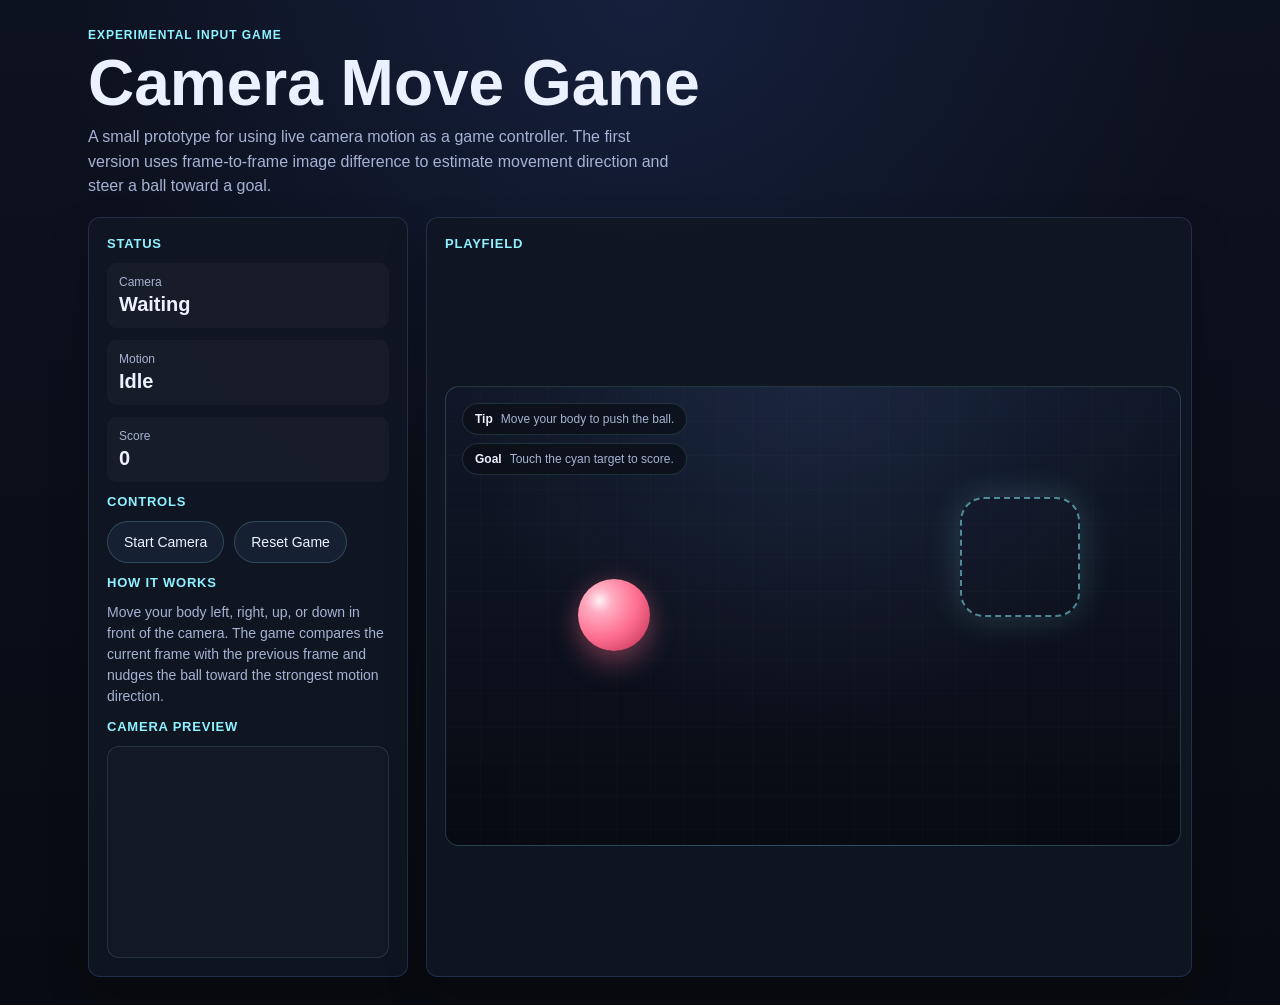
==== index.html @ bcd9b719 "Create camera move game prototype" ====
<!DOCTYPE html>
<html lang="en">
<head>
    <meta charset="UTF-8">
    <meta name="viewport" content="width=device-width, initial-scale=1.0">
    <title>Camera Move Game</title>
    <style>
        * {
            box-sizing: border-box;
            margin: 0;
            padding: 0;
        }

        :root {
            color-scheme: dark;
            --bg: #090b12;
            --panel: rgba(17, 22, 35, 0.92);
            --panel-border: rgba(130, 161, 255, 0.18);
            --text: #ecf1ff;
            --muted: #a6b2d3;
            --accent: #79a8ff;
            --accent-strong: #8ef2ff;
            --ball: #ff6f91;
            --goal: #8ef2ff;
        }

        body {
            min-height: 100vh;
            background:
                radial-gradient(circle at top, rgba(60, 96, 188, 0.18), transparent 36rem),
                linear-gradient(180deg, #0d1220 0%, var(--bg) 100%);
            color: var(--text);
            font-family: Arial, Helvetica, sans-serif;
        }

        main {
            width: min(1160px, 100%);
            margin: 0 auto;
            padding: 28px;
            display: grid;
            gap: 18px;
        }

        .header {
            display: grid;
            gap: 10px;
        }

        .eyebrow {
            color: var(--accent-strong);
            font-size: 12px;
            font-weight: 700;
            letter-spacing: 0.08em;
            text-transform: uppercase;
        }

        h1 {
            font-size: clamp(34px, 6vw, 64px);
            line-height: 0.98;
        }

        .subtitle {
            max-width: 66ch;
            color: var(--muted);
            font-size: 16px;
            line-height: 1.55;
        }

        .layout {
            display: grid;
            grid-template-columns: minmax(260px, 320px) minmax(0, 1fr);
            gap: 18px;
        }

        .panel {
            background: var(--panel);
            border: 1px solid var(--panel-border);
            border-radius: 12px;
            padding: 18px;
            box-shadow: 0 18px 40px rgba(0, 0, 0, 0.22);
        }

        .panel h2 {
            font-size: 13px;
            letter-spacing: 0.06em;
            text-transform: uppercase;
            color: var(--accent-strong);
            margin-bottom: 12px;
        }

        .stack {
            display: grid;
            gap: 12px;
        }

        .stat {
            display: grid;
            gap: 4px;
            padding: 12px;
            border-radius: 10px;
            background: rgba(255, 255, 255, 0.03);
        }

        .stat-label {
            color: var(--muted);
            font-size: 12px;
        }

        .stat-value {
            font-size: 20px;
            font-weight: 700;
        }

        .controls {
            display: flex;
            gap: 10px;
            flex-wrap: wrap;
        }

        button {
            min-height: 42px;
            padding: 0 16px;
            border: 1px solid rgba(142, 242, 255, 0.2);
            border-radius: 999px;
            background: rgba(121, 168, 255, 0.08);
            color: var(--text);
            cursor: pointer;
            font-size: 14px;
        }

        button:hover,
        button:focus-visible {
            background: rgba(121, 168, 255, 0.16);
            outline: 1px solid rgba(142, 242, 255, 0.38);
        }

        .game-panel {
            display: grid;
            gap: 12px;
        }

        .game-shell {
            position: relative;
            aspect-ratio: 16 / 10;
            min-height: 460px;
            overflow: hidden;
            border-radius: 14px;
            border: 1px solid rgba(142, 242, 255, 0.18);
            background:
                radial-gradient(circle at top, rgba(121, 168, 255, 0.1), transparent 22rem),
                linear-gradient(180deg, rgba(18, 25, 42, 0.96), rgba(8, 11, 18, 0.98));
        }

        .game-grid {
            position: absolute;
            inset: 0;
            background-image:
                linear-gradient(rgba(255, 255, 255, 0.05) 1px, transparent 1px),
                linear-gradient(90deg, rgba(255, 255, 255, 0.05) 1px, transparent 1px);
            background-size: 34px 34px;
            opacity: 0.28;
            pointer-events: none;
        }

        .camera-hud {
            position: absolute;
            top: 16px;
            left: 16px;
            display: grid;
            gap: 8px;
            z-index: 2;
        }

        .hud-chip {
            display: inline-flex;
            align-items: center;
            gap: 8px;
            width: fit-content;
            padding: 8px 12px;
            border-radius: 999px;
            background: rgba(10, 14, 22, 0.72);
            border: 1px solid rgba(142, 242, 255, 0.14);
            color: var(--muted);
            font-size: 12px;
        }

        .hud-chip strong {
            color: var(--text);
        }

        .playfield {
            position: absolute;
            inset: 0;
            overflow: hidden;
        }

        .goal {
            position: absolute;
            width: 120px;
            height: 120px;
            border: 2px dashed rgba(142, 242, 255, 0.52);
            border-radius: 24px;
            box-shadow: 0 0 34px rgba(142, 242, 255, 0.18);
        }

        .ball {
            position: absolute;
            width: 72px;
            height: 72px;
            border-radius: 999px;
            background:
                radial-gradient(circle at 30% 30%, #fff1f6 0%, #ffadc1 18%, #ff6f91 52%, #b62b4f 100%);
            box-shadow:
                0 14px 28px rgba(255, 111, 145, 0.3),
                0 0 24px rgba(255, 111, 145, 0.18);
            transform: translate3d(0, 0, 0);
            transition: transform 90ms linear;
        }

        .instruction {
            color: var(--muted);
            font-size: 14px;
            line-height: 1.5;
        }

        .camera-preview {
            width: 100%;
            aspect-ratio: 4 / 3;
            border-radius: 12px;
            border: 1px solid rgba(142, 242, 255, 0.12);
            overflow: hidden;
            background: rgba(255, 255, 255, 0.02);
        }

        video {
            width: 100%;
            height: 100%;
            object-fit: cover;
            transform: scaleX(-1);
            opacity: 0.76;
        }

        @media (max-width: 900px) {
            .layout {
                grid-template-columns: 1fr;
            }

            .game-shell {
                min-height: 360px;
            }
        }
    </style>
</head>
<body>
    <main>
        <header class="header">
            <p class="eyebrow">Experimental Input Game</p>
            <h1>Camera Move Game</h1>
            <p class="subtitle">
                A small prototype for using live camera motion as a game controller.
                The first version uses frame-to-frame image difference to estimate
                movement direction and steer a ball toward a goal.
            </p>
        </header>

        <section class="layout">
            <aside class="panel stack">
                <div>
                    <h2>Status</h2>
                    <div class="stack">
                        <div class="stat">
                            <span class="stat-label">Camera</span>
                            <strong class="stat-value" id="cameraStatus">Waiting</strong>
                        </div>
                        <div class="stat">
                            <span class="stat-label">Motion</span>
                            <strong class="stat-value" id="motionStatus">Idle</strong>
                        </div>
                        <div class="stat">
                            <span class="stat-label">Score</span>
                            <strong class="stat-value" id="scoreValue">0</strong>
                        </div>
                    </div>
                </div>

                <div>
                    <h2>Controls</h2>
                    <div class="controls">
                        <button id="startButton" type="button">Start Camera</button>
                        <button id="resetButton" type="button">Reset Game</button>
                    </div>
                </div>

                <div>
                    <h2>How It Works</h2>
                    <p class="instruction">
                        Move your body left, right, up, or down in front of the camera.
                        The game compares the current frame with the previous frame and
                        nudges the ball toward the strongest motion direction.
                    </p>
                </div>

                <div>
                    <h2>Camera Preview</h2>
                    <div class="camera-preview">
                        <video id="cameraPreview" autoplay muted playsinline></video>
                    </div>
                </div>
            </aside>

            <section class="panel game-panel">
                <h2>Playfield</h2>
                <div class="game-shell">
                    <div class="game-grid" aria-hidden="true"></div>
                    <div class="camera-hud">
                        <div class="hud-chip"><strong>Tip</strong><span>Move your body to push the ball.</span></div>
                        <div class="hud-chip"><strong>Goal</strong><span>Touch the cyan target to score.</span></div>
                    </div>
                    <div class="playfield" id="playfield">
                        <div class="goal" id="goal"></div>
                        <div class="ball" id="ball"></div>
                    </div>
                </div>
            </section>
        </section>
    </main>

    <script>
        // The camera game starts simple: compare consecutive frames, estimate the
        // dominant movement direction, and map that direction to ball movement.
        const startButton = document.getElementById('startButton');
        const resetButton = document.getElementById('resetButton');
        const cameraStatus = document.getElementById('cameraStatus');
        const motionStatus = document.getElementById('motionStatus');
        const scoreValue = document.getElementById('scoreValue');
        const cameraPreview = document.getElementById('cameraPreview');
        const playfield = document.getElementById('playfield');
        const ball = document.getElementById('ball');
        const goal = document.getElementById('goal');

        let cameraStream = null;
        let animationFrame = 0;
        let previousFrame = null;
        let score = 0;

        const sampleCanvas = document.createElement('canvas');
        const sampleContext = sampleCanvas.getContext('2d', { willReadFrequently: true });

        const ballState = {
            x: 0,
            y: 0,
            size: 72,
        };

        const goalState = {
            x: 0,
            y: 0,
            size: 120,
        };

        function clamp(value, minimum, maximum) {
            return Math.min(maximum, Math.max(minimum, value));
        }

        function updateBall() {
            ball.style.transform = `translate3d(${ballState.x}px, ${ballState.y}px, 0)`;
        }

        function updateGoal() {
            goal.style.transform = `translate3d(${goalState.x}px, ${goalState.y}px, 0)`;
        }

        function resetPositions() {
            const fieldWidth = playfield.clientWidth;
            const fieldHeight = playfield.clientHeight;

            ballState.x = Math.round(fieldWidth * 0.18);
            ballState.y = Math.round(fieldHeight * 0.42);
            goalState.x = Math.round(fieldWidth * 0.7);
            goalState.y = Math.round(fieldHeight * 0.24);

            updateBall();
            updateGoal();
        }

        function resetGame() {
            score = 0;
            previousFrame = null;
            motionStatus.textContent = 'Idle';
            scoreValue.textContent = String(score);
            resetPositions();
        }

        function checkGoalCollision() {
            const ballCenterX = ballState.x + ballState.size / 2;
            const ballCenterY = ballState.y + ballState.size / 2;
            const goalCenterX = goalState.x + goalState.size / 2;
            const goalCenterY = goalState.y + goalState.size / 2;
            const distance = Math.hypot(ballCenterX - goalCenterX, ballCenterY - goalCenterY);

            if (distance < 72) {
                score += 1;
                scoreValue.textContent = String(score);
                goalState.x = Math.round(Math.random() * (playfield.clientWidth - goalState.size));
                goalState.y = Math.round(Math.random() * (playfield.clientHeight - goalState.size));
                updateGoal();
            }
        }

        function applyMotionToBall(horizontal, vertical, strength) {
            const fieldWidth = playfield.clientWidth;
            const fieldHeight = playfield.clientHeight;
            const speed = 16 * strength;

            ballState.x = clamp(ballState.x + horizontal * speed, 0, fieldWidth - ballState.size);
            ballState.y = clamp(ballState.y + vertical * speed, 0, fieldHeight - ballState.size);

            updateBall();
            checkGoalCollision();
        }

        function describeMotion(horizontal, vertical) {
            const horizontalLabel = horizontal > 0.16 ? 'Right' : horizontal < -0.16 ? 'Left' : '';
            const verticalLabel = vertical > 0.16 ? 'Down' : vertical < -0.16 ? 'Up' : '';
            const description = [verticalLabel, horizontalLabel].filter(Boolean).join(' ');
            motionStatus.textContent = description || 'Idle';
        }

        function sampleMotionFrame() {
            if (!cameraStream || cameraPreview.readyState < 2) {
                animationFrame = requestAnimationFrame(sampleMotionFrame);
                return;
            }

            const sampleWidth = 64;
            const sampleHeight = 48;
            sampleCanvas.width = sampleWidth;
            sampleCanvas.height = sampleHeight;

            sampleContext.save();
            sampleContext.translate(sampleWidth, 0);
            sampleContext.scale(-1, 1);
            sampleContext.drawImage(cameraPreview, 0, 0, sampleWidth, sampleHeight);
            sampleContext.restore();

            const frame = sampleContext.getImageData(0, 0, sampleWidth, sampleHeight).data;
            const currentFrame = new Float32Array(sampleWidth * sampleHeight);

            for (let pixelIndex = 0; pixelIndex < frame.length; pixelIndex += 4) {
                const red = frame[pixelIndex];
                const green = frame[pixelIndex + 1];
                const blue = frame[pixelIndex + 2];
                currentFrame[pixelIndex / 4] = (red * 0.299 + green * 0.587 + blue * 0.114) / 255;
            }

            if (previousFrame) {
                let leftEnergy = 0;
                let rightEnergy = 0;
                let upperEnergy = 0;
                let lowerEnergy = 0;

                for (let y = 0; y < sampleHeight; y += 1) {
                    for (let x = 0; x < sampleWidth; x += 1) {
                        const index = y * sampleWidth + x;
                        const delta = Math.abs(currentFrame[index] - previousFrame[index]);

                        if (x < sampleWidth / 2) {
                            leftEnergy += delta;
                        } else {
                            rightEnergy += delta;
                        }

                        if (y < sampleHeight / 2) {
                            upperEnergy += delta;
                        } else {
                            lowerEnergy += delta;
                        }
                    }
                }

                const horizontal = clamp((rightEnergy - leftEnergy) * 1.8, -1, 1);
                const vertical = clamp((lowerEnergy - upperEnergy) * 1.8, -1, 1);
                const strength = clamp((Math.abs(horizontal) + Math.abs(vertical)) * 0.5, 0, 1);

                describeMotion(horizontal, vertical);

                if (strength > 0.05) {
                    applyMotionToBall(horizontal, vertical, strength);
                }
            }

            previousFrame = currentFrame;
            animationFrame = requestAnimationFrame(sampleMotionFrame);
        }

        async function startCamera() {
            if (!navigator.mediaDevices || !navigator.mediaDevices.getUserMedia) {
                cameraStatus.textContent = 'Unsupported';
                console.error('Camera access is not supported in this browser.');
                return;
            }

            try {
                cameraStream = await navigator.mediaDevices.getUserMedia({
                    video: {
                        facingMode: 'user',
                        width: { ideal: 640 },
                        height: { ideal: 480 },
                    },
                    audio: false,
                });

                cameraPreview.srcObject = cameraStream;
                await cameraPreview.play();
                cameraStatus.textContent = 'Live';
                previousFrame = null;

                if (animationFrame) {
                    cancelAnimationFrame(animationFrame);
                }

                animationFrame = requestAnimationFrame(sampleMotionFrame);
            } catch (error) {
                cameraStatus.textContent = 'Blocked';
                console.error('Unable to start the camera for the move game.', error);
            }
        }

        function stopCamera() {
            if (animationFrame) {
                cancelAnimationFrame(animationFrame);
                animationFrame = 0;
            }

            if (cameraStream) {
                cameraStream.getTracks().forEach((track) => track.stop());
                cameraStream = null;
            }

            cameraPreview.srcObject = null;
            cameraStatus.textContent = 'Stopped';
        }

        startButton.addEventListener('click', startCamera);
        resetButton.addEventListener('click', resetGame);
        window.addEventListener('resize', resetPositions);
        window.addEventListener('beforeunload', stopCamera);

        resetPositions();
    </script>
</body>
</html>
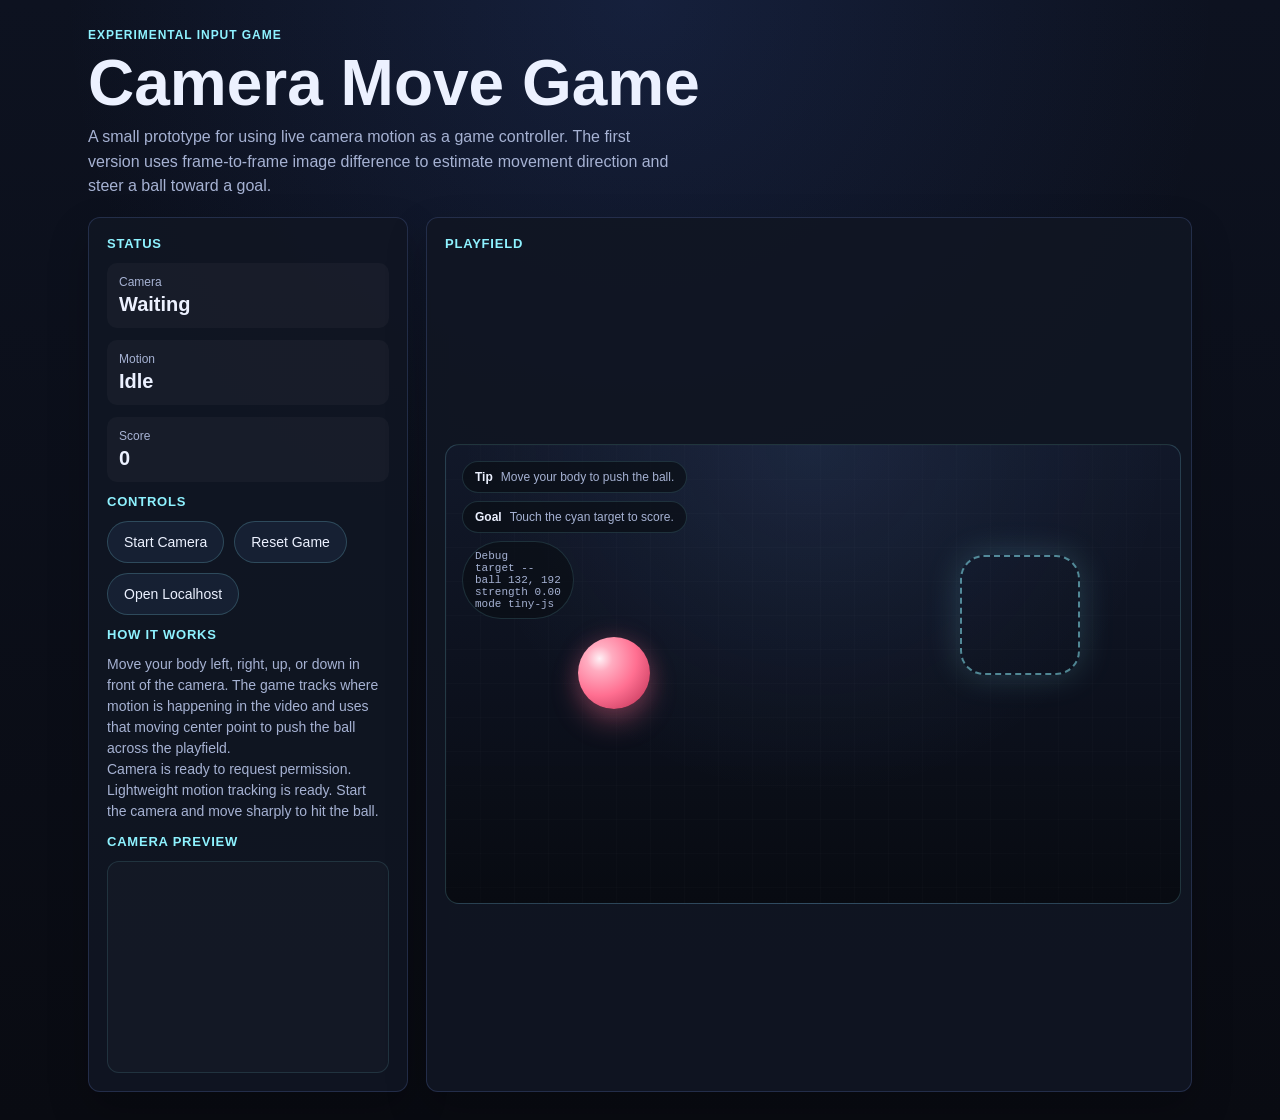
==== commit f7ac1baf: "Refactor camera game and lighten motion tracking" ====
--- a/index.html
+++ b/index.html
@@ -4,255 +4,18 @@
     <meta charset="UTF-8">
     <meta name="viewport" content="width=device-width, initial-scale=1.0">
     <title>Camera Move Game</title>
-    <style>
-        * {
-            box-sizing: border-box;
-            margin: 0;
-            padding: 0;
-        }
-
-        :root {
-            color-scheme: dark;
-            --bg: #090b12;
-            --panel: rgba(17, 22, 35, 0.92);
-            --panel-border: rgba(130, 161, 255, 0.18);
-            --text: #ecf1ff;
-            --muted: #a6b2d3;
-            --accent: #79a8ff;
-            --accent-strong: #8ef2ff;
-            --ball: #ff6f91;
-            --goal: #8ef2ff;
-        }
-
-        body {
-            min-height: 100vh;
-            background:
-                radial-gradient(circle at top, rgba(60, 96, 188, 0.18), transparent 36rem),
-                linear-gradient(180deg, #0d1220 0%, var(--bg) 100%);
-            color: var(--text);
-            font-family: Arial, Helvetica, sans-serif;
-        }
-
-        main {
-            width: min(1160px, 100%);
-            margin: 0 auto;
-            padding: 28px;
-            display: grid;
-            gap: 18px;
-        }
-
-        .header {
-            display: grid;
-            gap: 10px;
-        }
-
-        .eyebrow {
-            color: var(--accent-strong);
-            font-size: 12px;
-            font-weight: 700;
-            letter-spacing: 0.08em;
-            text-transform: uppercase;
-        }
-
-        h1 {
-            font-size: clamp(34px, 6vw, 64px);
-            line-height: 0.98;
-        }
-
-        .subtitle {
-            max-width: 66ch;
-            color: var(--muted);
-            font-size: 16px;
-            line-height: 1.55;
-        }
-
-        .layout {
-            display: grid;
-            grid-template-columns: minmax(260px, 320px) minmax(0, 1fr);
-            gap: 18px;
-        }
-
-        .panel {
-            background: var(--panel);
-            border: 1px solid var(--panel-border);
-            border-radius: 12px;
-            padding: 18px;
-            box-shadow: 0 18px 40px rgba(0, 0, 0, 0.22);
-        }
-
-        .panel h2 {
-            font-size: 13px;
-            letter-spacing: 0.06em;
-            text-transform: uppercase;
-            color: var(--accent-strong);
-            margin-bottom: 12px;
-        }
-
-        .stack {
-            display: grid;
-            gap: 12px;
-        }
-
-        .stat {
-            display: grid;
-            gap: 4px;
-            padding: 12px;
-            border-radius: 10px;
-            background: rgba(255, 255, 255, 0.03);
-        }
-
-        .stat-label {
-            color: var(--muted);
-            font-size: 12px;
-        }
-
-        .stat-value {
-            font-size: 20px;
-            font-weight: 700;
-        }
-
-        .controls {
-            display: flex;
-            gap: 10px;
-            flex-wrap: wrap;
-        }
-
-        button {
-            min-height: 42px;
-            padding: 0 16px;
-            border: 1px solid rgba(142, 242, 255, 0.2);
-            border-radius: 999px;
-            background: rgba(121, 168, 255, 0.08);
-            color: var(--text);
-            cursor: pointer;
-            font-size: 14px;
-        }
-
-        button:hover,
-        button:focus-visible {
-            background: rgba(121, 168, 255, 0.16);
-            outline: 1px solid rgba(142, 242, 255, 0.38);
-        }
-
-        .game-panel {
-            display: grid;
-            gap: 12px;
-        }
-
-        .game-shell {
-            position: relative;
-            aspect-ratio: 16 / 10;
-            min-height: 460px;
-            overflow: hidden;
-            border-radius: 14px;
-            border: 1px solid rgba(142, 242, 255, 0.18);
-            background:
-                radial-gradient(circle at top, rgba(121, 168, 255, 0.1), transparent 22rem),
-                linear-gradient(180deg, rgba(18, 25, 42, 0.96), rgba(8, 11, 18, 0.98));
-        }
-
-        .game-grid {
-            position: absolute;
-            inset: 0;
-            background-image:
-                linear-gradient(rgba(255, 255, 255, 0.05) 1px, transparent 1px),
-                linear-gradient(90deg, rgba(255, 255, 255, 0.05) 1px, transparent 1px);
-            background-size: 34px 34px;
-            opacity: 0.28;
-            pointer-events: none;
-        }
-
-        .camera-hud {
-            position: absolute;
-            top: 16px;
-            left: 16px;
-            display: grid;
-            gap: 8px;
-            z-index: 2;
-        }
-
-        .hud-chip {
-            display: inline-flex;
-            align-items: center;
-            gap: 8px;
-            width: fit-content;
-            padding: 8px 12px;
-            border-radius: 999px;
-            background: rgba(10, 14, 22, 0.72);
-            border: 1px solid rgba(142, 242, 255, 0.14);
-            color: var(--muted);
-            font-size: 12px;
-        }
-
-        .hud-chip strong {
-            color: var(--text);
-        }
-
-        .playfield {
-            position: absolute;
-            inset: 0;
-            overflow: hidden;
-        }
-
-        .goal {
-            position: absolute;
-            width: 120px;
-            height: 120px;
-            border: 2px dashed rgba(142, 242, 255, 0.52);
-            border-radius: 24px;
-            box-shadow: 0 0 34px rgba(142, 242, 255, 0.18);
-        }
-
-        .ball {
-            position: absolute;
-            width: 72px;
-            height: 72px;
-            border-radius: 999px;
-            background:
-                radial-gradient(circle at 30% 30%, #fff1f6 0%, #ffadc1 18%, #ff6f91 52%, #b62b4f 100%);
-            box-shadow:
-                0 14px 28px rgba(255, 111, 145, 0.3),
-                0 0 24px rgba(255, 111, 145, 0.18);
-            transform: translate3d(0, 0, 0);
-            transition: transform 90ms linear;
-        }
-
-        .instruction {
-            color: var(--muted);
-            font-size: 14px;
-            line-height: 1.5;
-        }
-
-        .camera-preview {
-            width: 100%;
-            aspect-ratio: 4 / 3;
-            border-radius: 12px;
-            border: 1px solid rgba(142, 242, 255, 0.12);
-            overflow: hidden;
-            background: rgba(255, 255, 255, 0.02);
-        }
-
-        video {
-            width: 100%;
-            height: 100%;
-            object-fit: cover;
-            transform: scaleX(-1);
-            opacity: 0.76;
-        }
-
-        @media (max-width: 900px) {
-            .layout {
-                grid-template-columns: 1fr;
-            }
-
-            .game-shell {
-                min-height: 360px;
-            }
-        }
-    </style>
+    <!--
+        Keep the page head simple. Visual design lives in the stylesheet and game
+        behavior lives in small browser-native modules under src/.
+    -->
+    <link rel="stylesheet" href="styles/game.css">
 </head>
 <body>
     <main>
+        <!--
+            The header explains the prototype in plain language before the player
+            reaches the live controls and playfield.
+        -->
         <header class="header">
             <p class="eyebrow">Experimental Input Game</p>
             <h1>Camera Move Game</h1>
@@ -264,6 +27,10 @@
         </header>
 
         <section class="layout">
+            <!--
+                The left column handles status, controls, and camera preview so the
+                player can understand both the input source and the current game state.
+            -->
             <aside class="panel stack">
                 <div>
                     <h2>Status</h2>
@@ -288,6 +55,7 @@
                     <div class="controls">
                         <button id="startButton" type="button">Start Camera</button>
                         <button id="resetButton" type="button">Reset Game</button>
+                        <a href="http://localhost:4173/index.html" id="localhostLink">Open Localhost</a>
                     </div>
                 </div>
 
@@ -295,8 +63,16 @@
                     <h2>How It Works</h2>
                     <p class="instruction">
                         Move your body left, right, up, or down in front of the camera.
-                        The game compares the current frame with the previous frame and
-                        nudges the ball toward the strongest motion direction.
+                        The game tracks where motion is happening in the video and uses
+                        that moving center point to push the ball across the playfield.
+                    </p>
+                    <p class="instruction" id="cameraHint">
+                        If the browser blocks the camera, try the same page on
+                        <code>http://localhost:4173</code> or reset site camera permissions.
+                    </p>
+                    <p class="instruction" id="playfieldHint">
+                        The playfield also supports arrow keys or WASD, so game movement
+                        can still be tested even when camera access is unavailable.
                     </p>
                 </div>
 
@@ -308,6 +84,11 @@
                 </div>
             </aside>
 
+            <!--
+                The right column is the playable surface. The camera shadow, marker,
+                goal, and ball stay layered inside one shell so the player can see
+                how input maps to motion.
+            -->
             <section class="panel game-panel">
                 <h2>Playfield</h2>
                 <div class="game-shell">
@@ -315,8 +96,12 @@
                     <div class="camera-hud">
                         <div class="hud-chip"><strong>Tip</strong><span>Move your body to push the ball.</span></div>
                         <div class="hud-chip"><strong>Goal</strong><span>Touch the cyan target to score.</span></div>
+                        <div class="hud-chip debug-chip" id="debugChip">Debug
+Waiting</div>
                     </div>
                     <div class="playfield" id="playfield">
+                        <video class="playfield-camera" id="playfieldCamera" autoplay muted playsinline aria-hidden="true"></video>
+                        <div class="motion-marker" id="motionMarker" aria-hidden="true"></div>
                         <div class="goal" id="goal"></div>
                         <div class="ball" id="ball"></div>
                     </div>
@@ -325,228 +110,10 @@
         </section>
     </main>
 
-    <script>
-        // The camera game starts simple: compare consecutive frames, estimate the
-        // dominant movement direction, and map that direction to ball movement.
-        const startButton = document.getElementById('startButton');
-        const resetButton = document.getElementById('resetButton');
-        const cameraStatus = document.getElementById('cameraStatus');
-        const motionStatus = document.getElementById('motionStatus');
-        const scoreValue = document.getElementById('scoreValue');
-        const cameraPreview = document.getElementById('cameraPreview');
-        const playfield = document.getElementById('playfield');
-        const ball = document.getElementById('ball');
-        const goal = document.getElementById('goal');
-
-        let cameraStream = null;
-        let animationFrame = 0;
-        let previousFrame = null;
-        let score = 0;
-
-        const sampleCanvas = document.createElement('canvas');
-        const sampleContext = sampleCanvas.getContext('2d', { willReadFrequently: true });
-
-        const ballState = {
-            x: 0,
-            y: 0,
-            size: 72,
-        };
-
-        const goalState = {
-            x: 0,
-            y: 0,
-            size: 120,
-        };
-
-        function clamp(value, minimum, maximum) {
-            return Math.min(maximum, Math.max(minimum, value));
-        }
-
-        function updateBall() {
-            ball.style.transform = `translate3d(${ballState.x}px, ${ballState.y}px, 0)`;
-        }
-
-        function updateGoal() {
-            goal.style.transform = `translate3d(${goalState.x}px, ${goalState.y}px, 0)`;
-        }
-
-        function resetPositions() {
-            const fieldWidth = playfield.clientWidth;
-            const fieldHeight = playfield.clientHeight;
-
-            ballState.x = Math.round(fieldWidth * 0.18);
-            ballState.y = Math.round(fieldHeight * 0.42);
-            goalState.x = Math.round(fieldWidth * 0.7);
-            goalState.y = Math.round(fieldHeight * 0.24);
-
-            updateBall();
-            updateGoal();
-        }
-
-        function resetGame() {
-            score = 0;
-            previousFrame = null;
-            motionStatus.textContent = 'Idle';
-            scoreValue.textContent = String(score);
-            resetPositions();
-        }
-
-        function checkGoalCollision() {
-            const ballCenterX = ballState.x + ballState.size / 2;
-            const ballCenterY = ballState.y + ballState.size / 2;
-            const goalCenterX = goalState.x + goalState.size / 2;
-            const goalCenterY = goalState.y + goalState.size / 2;
-            const distance = Math.hypot(ballCenterX - goalCenterX, ballCenterY - goalCenterY);
-
-            if (distance < 72) {
-                score += 1;
-                scoreValue.textContent = String(score);
-                goalState.x = Math.round(Math.random() * (playfield.clientWidth - goalState.size));
-                goalState.y = Math.round(Math.random() * (playfield.clientHeight - goalState.size));
-                updateGoal();
-            }
-        }
-
-        function applyMotionToBall(horizontal, vertical, strength) {
-            const fieldWidth = playfield.clientWidth;
-            const fieldHeight = playfield.clientHeight;
-            const speed = 16 * strength;
-
-            ballState.x = clamp(ballState.x + horizontal * speed, 0, fieldWidth - ballState.size);
-            ballState.y = clamp(ballState.y + vertical * speed, 0, fieldHeight - ballState.size);
-
-            updateBall();
-            checkGoalCollision();
-        }
-
-        function describeMotion(horizontal, vertical) {
-            const horizontalLabel = horizontal > 0.16 ? 'Right' : horizontal < -0.16 ? 'Left' : '';
-            const verticalLabel = vertical > 0.16 ? 'Down' : vertical < -0.16 ? 'Up' : '';
-            const description = [verticalLabel, horizontalLabel].filter(Boolean).join(' ');
-            motionStatus.textContent = description || 'Idle';
-        }
-
-        function sampleMotionFrame() {
-            if (!cameraStream || cameraPreview.readyState < 2) {
-                animationFrame = requestAnimationFrame(sampleMotionFrame);
-                return;
-            }
-
-            const sampleWidth = 64;
-            const sampleHeight = 48;
-            sampleCanvas.width = sampleWidth;
-            sampleCanvas.height = sampleHeight;
-
-            sampleContext.save();
-            sampleContext.translate(sampleWidth, 0);
-            sampleContext.scale(-1, 1);
-            sampleContext.drawImage(cameraPreview, 0, 0, sampleWidth, sampleHeight);
-            sampleContext.restore();
-
-            const frame = sampleContext.getImageData(0, 0, sampleWidth, sampleHeight).data;
-            const currentFrame = new Float32Array(sampleWidth * sampleHeight);
-
-            for (let pixelIndex = 0; pixelIndex < frame.length; pixelIndex += 4) {
-                const red = frame[pixelIndex];
-                const green = frame[pixelIndex + 1];
-                const blue = frame[pixelIndex + 2];
-                currentFrame[pixelIndex / 4] = (red * 0.299 + green * 0.587 + blue * 0.114) / 255;
-            }
-
-            if (previousFrame) {
-                let leftEnergy = 0;
-                let rightEnergy = 0;
-                let upperEnergy = 0;
-                let lowerEnergy = 0;
-
-                for (let y = 0; y < sampleHeight; y += 1) {
-                    for (let x = 0; x < sampleWidth; x += 1) {
-                        const index = y * sampleWidth + x;
-                        const delta = Math.abs(currentFrame[index] - previousFrame[index]);
-
-                        if (x < sampleWidth / 2) {
-                            leftEnergy += delta;
-                        } else {
-                            rightEnergy += delta;
-                        }
-
-                        if (y < sampleHeight / 2) {
-                            upperEnergy += delta;
-                        } else {
-                            lowerEnergy += delta;
-                        }
-                    }
-                }
-
-                const horizontal = clamp((rightEnergy - leftEnergy) * 1.8, -1, 1);
-                const vertical = clamp((lowerEnergy - upperEnergy) * 1.8, -1, 1);
-                const strength = clamp((Math.abs(horizontal) + Math.abs(vertical)) * 0.5, 0, 1);
-
-                describeMotion(horizontal, vertical);
-
-                if (strength > 0.05) {
-                    applyMotionToBall(horizontal, vertical, strength);
-                }
-            }
-
-            previousFrame = currentFrame;
-            animationFrame = requestAnimationFrame(sampleMotionFrame);
-        }
-
-        async function startCamera() {
-            if (!navigator.mediaDevices || !navigator.mediaDevices.getUserMedia) {
-                cameraStatus.textContent = 'Unsupported';
-                console.error('Camera access is not supported in this browser.');
-                return;
-            }
-
-            try {
-                cameraStream = await navigator.mediaDevices.getUserMedia({
-                    video: {
-                        facingMode: 'user',
-                        width: { ideal: 640 },
-                        height: { ideal: 480 },
-                    },
-                    audio: false,
-                });
-
-                cameraPreview.srcObject = cameraStream;
-                await cameraPreview.play();
-                cameraStatus.textContent = 'Live';
-                previousFrame = null;
-
-                if (animationFrame) {
-                    cancelAnimationFrame(animationFrame);
-                }
-
-                animationFrame = requestAnimationFrame(sampleMotionFrame);
-            } catch (error) {
-                cameraStatus.textContent = 'Blocked';
-                console.error('Unable to start the camera for the move game.', error);
-            }
-        }
-
-        function stopCamera() {
-            if (animationFrame) {
-                cancelAnimationFrame(animationFrame);
-                animationFrame = 0;
-            }
-
-            if (cameraStream) {
-                cameraStream.getTracks().forEach((track) => track.stop());
-                cameraStream = null;
-            }
-
-            cameraPreview.srcObject = null;
-            cameraStatus.textContent = 'Stopped';
-        }
-
-        startButton.addEventListener('click', startCamera);
-        resetButton.addEventListener('click', resetGame);
-        window.addEventListener('resize', resetPositions);
-        window.addEventListener('beforeunload', stopCamera);
-
-        resetPositions();
-    </script>
+    <!--
+        The page boots from one ES module entrypoint. That entrypoint wires
+        together camera lifecycle, lightweight vision, physics, and DOM updates.
+    -->
+    <script type="module" src="src/main.js"></script>
 </body>
 </html>
--- a/styles/game.css
+++ b/styles/game.css
@@ -0,0 +1,319 @@
+/*
+ * Global reset and theme tokens stay in one stylesheet so the HTML file can
+ * focus on structure and the JavaScript can focus on behavior.
+ */
+* {
+    box-sizing: border-box;
+    margin: 0;
+    padding: 0;
+}
+
+:root {
+    color-scheme: dark;
+    --bg: #090b12;
+    --panel: rgba(17, 22, 35, 0.92);
+    --panel-border: rgba(130, 161, 255, 0.18);
+    --text: #ecf1ff;
+    --muted: #a6b2d3;
+    --accent: #79a8ff;
+    --accent-strong: #8ef2ff;
+    --ball: #ff6f91;
+    --goal: #8ef2ff;
+}
+
+body {
+    min-height: 100vh;
+    background:
+        radial-gradient(circle at top, rgba(60, 96, 188, 0.18), transparent 36rem),
+        linear-gradient(180deg, #0d1220 0%, var(--bg) 100%);
+    color: var(--text);
+    font-family: Arial, Helvetica, sans-serif;
+}
+
+main {
+    width: min(1160px, 100%);
+    margin: 0 auto;
+    padding: 28px;
+    display: grid;
+    gap: 18px;
+}
+
+.header {
+    display: grid;
+    gap: 10px;
+}
+
+.eyebrow {
+    color: var(--accent-strong);
+    font-size: 12px;
+    font-weight: 700;
+    letter-spacing: 0.08em;
+    text-transform: uppercase;
+}
+
+h1 {
+    font-size: clamp(34px, 6vw, 64px);
+    line-height: 0.98;
+}
+
+.subtitle {
+    max-width: 66ch;
+    color: var(--muted);
+    font-size: 16px;
+    line-height: 1.55;
+}
+
+.layout {
+    display: grid;
+    grid-template-columns: minmax(260px, 320px) minmax(0, 1fr);
+    gap: 18px;
+}
+
+.panel {
+    background: var(--panel);
+    border: 1px solid var(--panel-border);
+    border-radius: 12px;
+    padding: 18px;
+    box-shadow: 0 18px 40px rgba(0, 0, 0, 0.22);
+}
+
+.panel h2 {
+    font-size: 13px;
+    letter-spacing: 0.06em;
+    text-transform: uppercase;
+    color: var(--accent-strong);
+    margin-bottom: 12px;
+}
+
+.stack {
+    display: grid;
+    gap: 12px;
+}
+
+.stat {
+    display: grid;
+    gap: 4px;
+    padding: 12px;
+    border-radius: 10px;
+    background: rgba(255, 255, 255, 0.03);
+}
+
+.stat-label {
+    color: var(--muted);
+    font-size: 12px;
+}
+
+.stat-value {
+    font-size: 20px;
+    font-weight: 700;
+}
+
+.controls {
+    display: flex;
+    gap: 10px;
+    flex-wrap: wrap;
+}
+
+.controls a {
+    display: inline-flex;
+    align-items: center;
+    justify-content: center;
+    min-height: 42px;
+    padding: 0 16px;
+    border: 1px solid rgba(142, 242, 255, 0.2);
+    border-radius: 999px;
+    background: rgba(121, 168, 255, 0.08);
+    color: var(--text);
+    text-decoration: none;
+    font-size: 14px;
+}
+
+button {
+    min-height: 42px;
+    padding: 0 16px;
+    border: 1px solid rgba(142, 242, 255, 0.2);
+    border-radius: 999px;
+    background: rgba(121, 168, 255, 0.08);
+    color: var(--text);
+    cursor: pointer;
+    font-size: 14px;
+}
+
+button:hover,
+.controls a:hover,
+button:focus-visible {
+    background: rgba(121, 168, 255, 0.16);
+    outline: 1px solid rgba(142, 242, 255, 0.38);
+}
+
+.game-panel {
+    display: grid;
+    gap: 12px;
+}
+
+.game-shell {
+    position: relative;
+    aspect-ratio: 16 / 10;
+    min-height: 460px;
+    overflow: hidden;
+    border-radius: 14px;
+    border: 1px solid rgba(142, 242, 255, 0.18);
+    background:
+        radial-gradient(circle at top, rgba(121, 168, 255, 0.1), transparent 22rem),
+        linear-gradient(180deg, rgba(18, 25, 42, 0.96), rgba(8, 11, 18, 0.98));
+}
+
+.game-grid {
+    position: absolute;
+    inset: 0;
+    background-image:
+        linear-gradient(rgba(255, 255, 255, 0.05) 1px, transparent 1px),
+        linear-gradient(90deg, rgba(255, 255, 255, 0.05) 1px, transparent 1px);
+    background-size: 34px 34px;
+    opacity: 0.28;
+    pointer-events: none;
+}
+
+.camera-hud {
+    position: absolute;
+    top: 16px;
+    left: 16px;
+    display: grid;
+    gap: 8px;
+    z-index: 2;
+}
+
+.hud-chip {
+    display: inline-flex;
+    align-items: center;
+    gap: 8px;
+    width: fit-content;
+    padding: 8px 12px;
+    border-radius: 999px;
+    background: rgba(10, 14, 22, 0.72);
+    border: 1px solid rgba(142, 242, 255, 0.14);
+    color: var(--muted);
+    font-size: 12px;
+}
+
+.hud-chip strong {
+    color: var(--text);
+}
+
+.debug-chip {
+    font-family: "Courier New", Courier, monospace;
+    font-size: 11px;
+    white-space: pre-line;
+}
+
+.playfield {
+    position: absolute;
+    inset: 0;
+    overflow: hidden;
+}
+
+.playfield-camera {
+    position: absolute;
+    inset: 0;
+    width: 100%;
+    height: 100%;
+    object-fit: cover;
+    transform: scaleX(-1);
+    opacity: 0;
+    filter: grayscale(1) brightness(0.38) contrast(1.12) blur(1.5px);
+    mix-blend-mode: screen;
+    pointer-events: none;
+    transition: opacity 220ms ease;
+}
+
+.playfield-camera-live {
+    opacity: 0.24;
+}
+
+.goal {
+    position: absolute;
+    width: 120px;
+    height: 120px;
+    border: 2px dashed rgba(142, 242, 255, 0.52);
+    border-radius: 24px;
+    box-shadow: 0 0 34px rgba(142, 242, 255, 0.18);
+}
+
+.ball {
+    position: absolute;
+    width: 72px;
+    height: 72px;
+    border-radius: 999px;
+    background:
+        radial-gradient(circle at 30% 30%, #fff1f6 0%, #ffadc1 18%, #ff6f91 52%, #b62b4f 100%);
+    box-shadow:
+        0 14px 28px rgba(255, 111, 145, 0.3),
+        0 0 24px rgba(255, 111, 145, 0.18);
+    transform: translate3d(0, 0, 0);
+    transition: transform 90ms linear;
+}
+
+.motion-marker {
+    position: absolute;
+    width: 42px;
+    height: 42px;
+    border-radius: 999px;
+    border: 2px solid rgba(142, 242, 255, 0.9);
+    box-shadow:
+        0 0 22px rgba(142, 242, 255, 0.28),
+        inset 0 0 12px rgba(142, 242, 255, 0.16);
+    background: rgba(142, 242, 255, 0.08);
+    transform: translate3d(-999px, -999px, 0);
+    pointer-events: none;
+    opacity: 0;
+    transition: transform 110ms ease-out, opacity 140ms ease;
+}
+
+.motion-marker::after {
+    content: "";
+    position: absolute;
+    left: 50%;
+    top: 50%;
+    width: 10px;
+    height: 10px;
+    border-radius: 999px;
+    background: rgba(142, 242, 255, 0.95);
+    transform: translate(-50%, -50%);
+}
+
+.motion-marker-live {
+    opacity: 1;
+}
+
+.instruction {
+    color: var(--muted);
+    font-size: 14px;
+    line-height: 1.5;
+}
+
+.camera-preview {
+    width: 100%;
+    aspect-ratio: 4 / 3;
+    border-radius: 12px;
+    border: 1px solid rgba(142, 242, 255, 0.12);
+    overflow: hidden;
+    background: rgba(255, 255, 255, 0.02);
+}
+
+video {
+    width: 100%;
+    height: 100%;
+    object-fit: cover;
+    transform: scaleX(-1);
+    opacity: 0.76;
+}
+
+@media (max-width: 900px) {
+    .layout {
+        grid-template-columns: 1fr;
+    }
+
+    .game-shell {
+        min-height: 360px;
+    }
+}
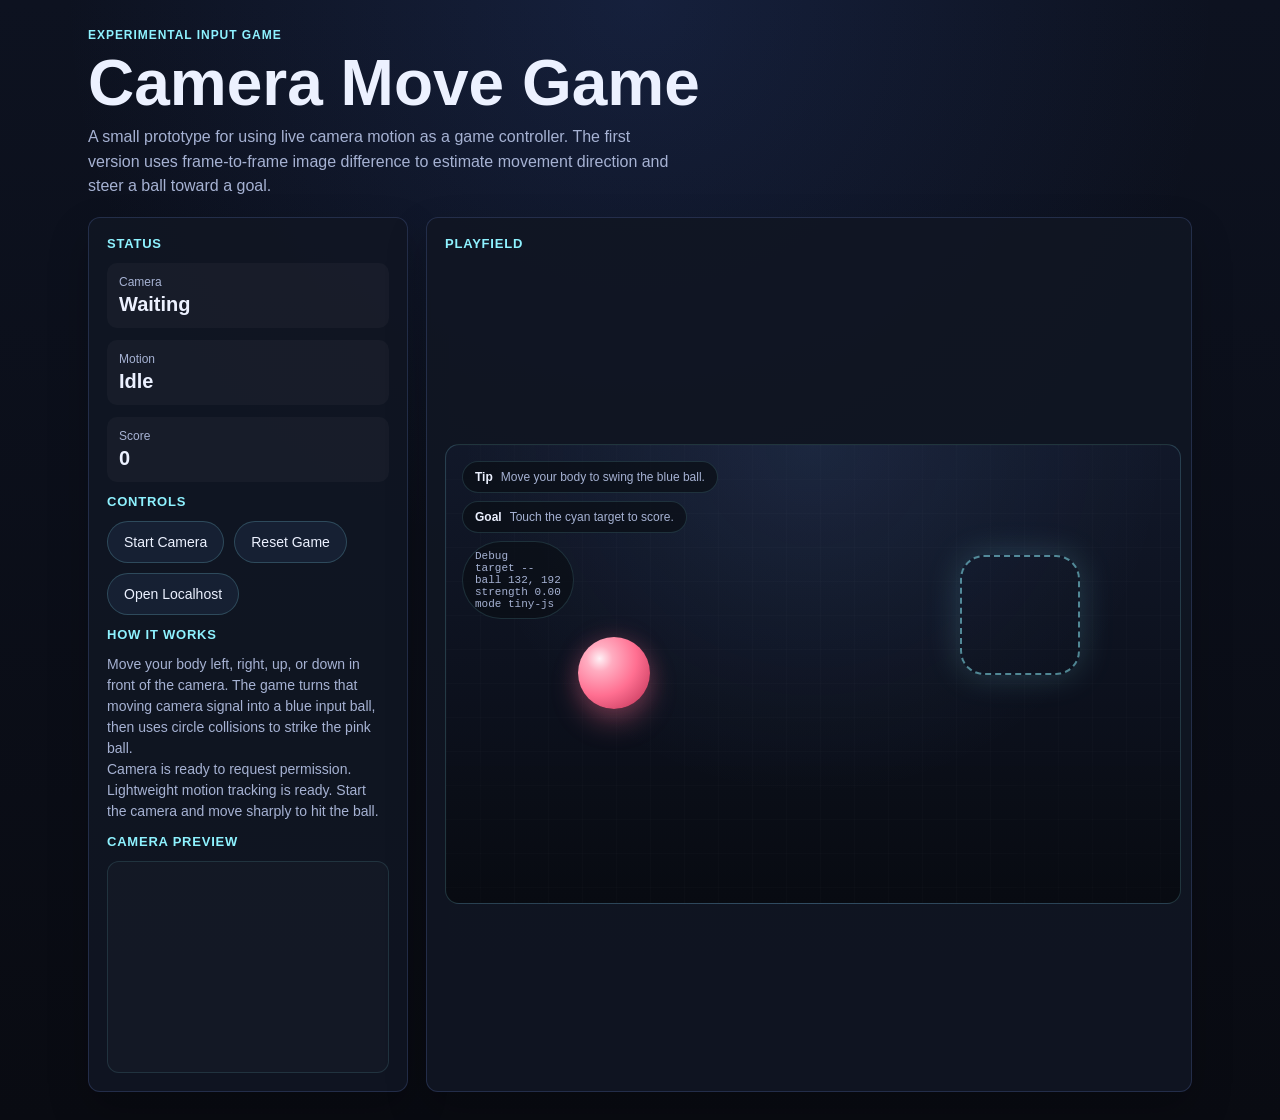
==== commit b48bb7a4: "Add camera input ball collision physics" ====
--- a/index.html
+++ b/index.html
@@ -63,8 +63,8 @@
                     <h2>How It Works</h2>
                     <p class="instruction">
                         Move your body left, right, up, or down in front of the camera.
-                        The game tracks where motion is happening in the video and uses
-                        that moving center point to push the ball across the playfield.
+                        The game turns that moving camera signal into a blue input ball,
+                        then uses circle collisions to strike the pink ball.
                     </p>
                     <p class="instruction" id="cameraHint">
                         If the browser blocks the camera, try the same page on
@@ -85,23 +85,23 @@
             </aside>
 
             <!--
-                The right column is the playable surface. The camera shadow, marker,
-                goal, and ball stay layered inside one shell so the player can see
-                how input maps to motion.
+                The right column is the playable surface. The camera shadow, blue
+                input ball, goal, and player ball stay layered inside one shell so
+                the player can see how input maps to motion.
             -->
             <section class="panel game-panel">
                 <h2>Playfield</h2>
                 <div class="game-shell">
                     <div class="game-grid" aria-hidden="true"></div>
                     <div class="camera-hud">
-                        <div class="hud-chip"><strong>Tip</strong><span>Move your body to push the ball.</span></div>
+                        <div class="hud-chip"><strong>Tip</strong><span>Move your body to swing the blue ball.</span></div>
                         <div class="hud-chip"><strong>Goal</strong><span>Touch the cyan target to score.</span></div>
                         <div class="hud-chip debug-chip" id="debugChip">Debug
 Waiting</div>
                     </div>
                     <div class="playfield" id="playfield">
                         <video class="playfield-camera" id="playfieldCamera" autoplay muted playsinline aria-hidden="true"></video>
-                        <div class="motion-marker" id="motionMarker" aria-hidden="true"></div>
+                        <div class="input-ball" id="inputBall" aria-hidden="true"></div>
                         <div class="goal" id="goal"></div>
                         <div class="ball" id="ball"></div>
                     </div>
--- a/styles/game.css
+++ b/styles/game.css
@@ -253,35 +253,37 @@
     transition: transform 90ms linear;
 }
 
-.motion-marker {
-    position: absolute;
-    width: 42px;
-    height: 42px;
-    border-radius: 999px;
-    border: 2px solid rgba(142, 242, 255, 0.9);
+.input-ball {
+    position: absolute;
+    width: 52px;
+    height: 52px;
+    border-radius: 999px;
+    border: 2px solid rgba(150, 222, 255, 0.72);
+    background:
+        radial-gradient(circle at 28% 26%, #ecfbff 0%, #8fe9ff 18%, #2498ff 58%, #0c3e9d 100%);
     box-shadow:
-        0 0 22px rgba(142, 242, 255, 0.28),
-        inset 0 0 12px rgba(142, 242, 255, 0.16);
-    background: rgba(142, 242, 255, 0.08);
+        0 12px 26px rgba(36, 152, 255, 0.28),
+        0 0 30px rgba(142, 242, 255, 0.24),
+        inset -8px -10px 18px rgba(7, 36, 94, 0.32);
     transform: translate3d(-999px, -999px, 0);
     pointer-events: none;
     opacity: 0;
-    transition: transform 110ms ease-out, opacity 140ms ease;
-}
-
-.motion-marker::after {
+    transition: opacity 100ms ease;
+}
+
+.input-ball::after {
     content: "";
     position: absolute;
-    left: 50%;
-    top: 50%;
-    width: 10px;
-    height: 10px;
-    border-radius: 999px;
-    background: rgba(142, 242, 255, 0.95);
-    transform: translate(-50%, -50%);
-}
-
-.motion-marker-live {
+    left: 28%;
+    top: 25%;
+    width: 12px;
+    height: 12px;
+    border-radius: 999px;
+    background: rgba(255, 255, 255, 0.88);
+    filter: blur(0.2px);
+}
+
+.input-ball-live {
     opacity: 1;
 }
 
